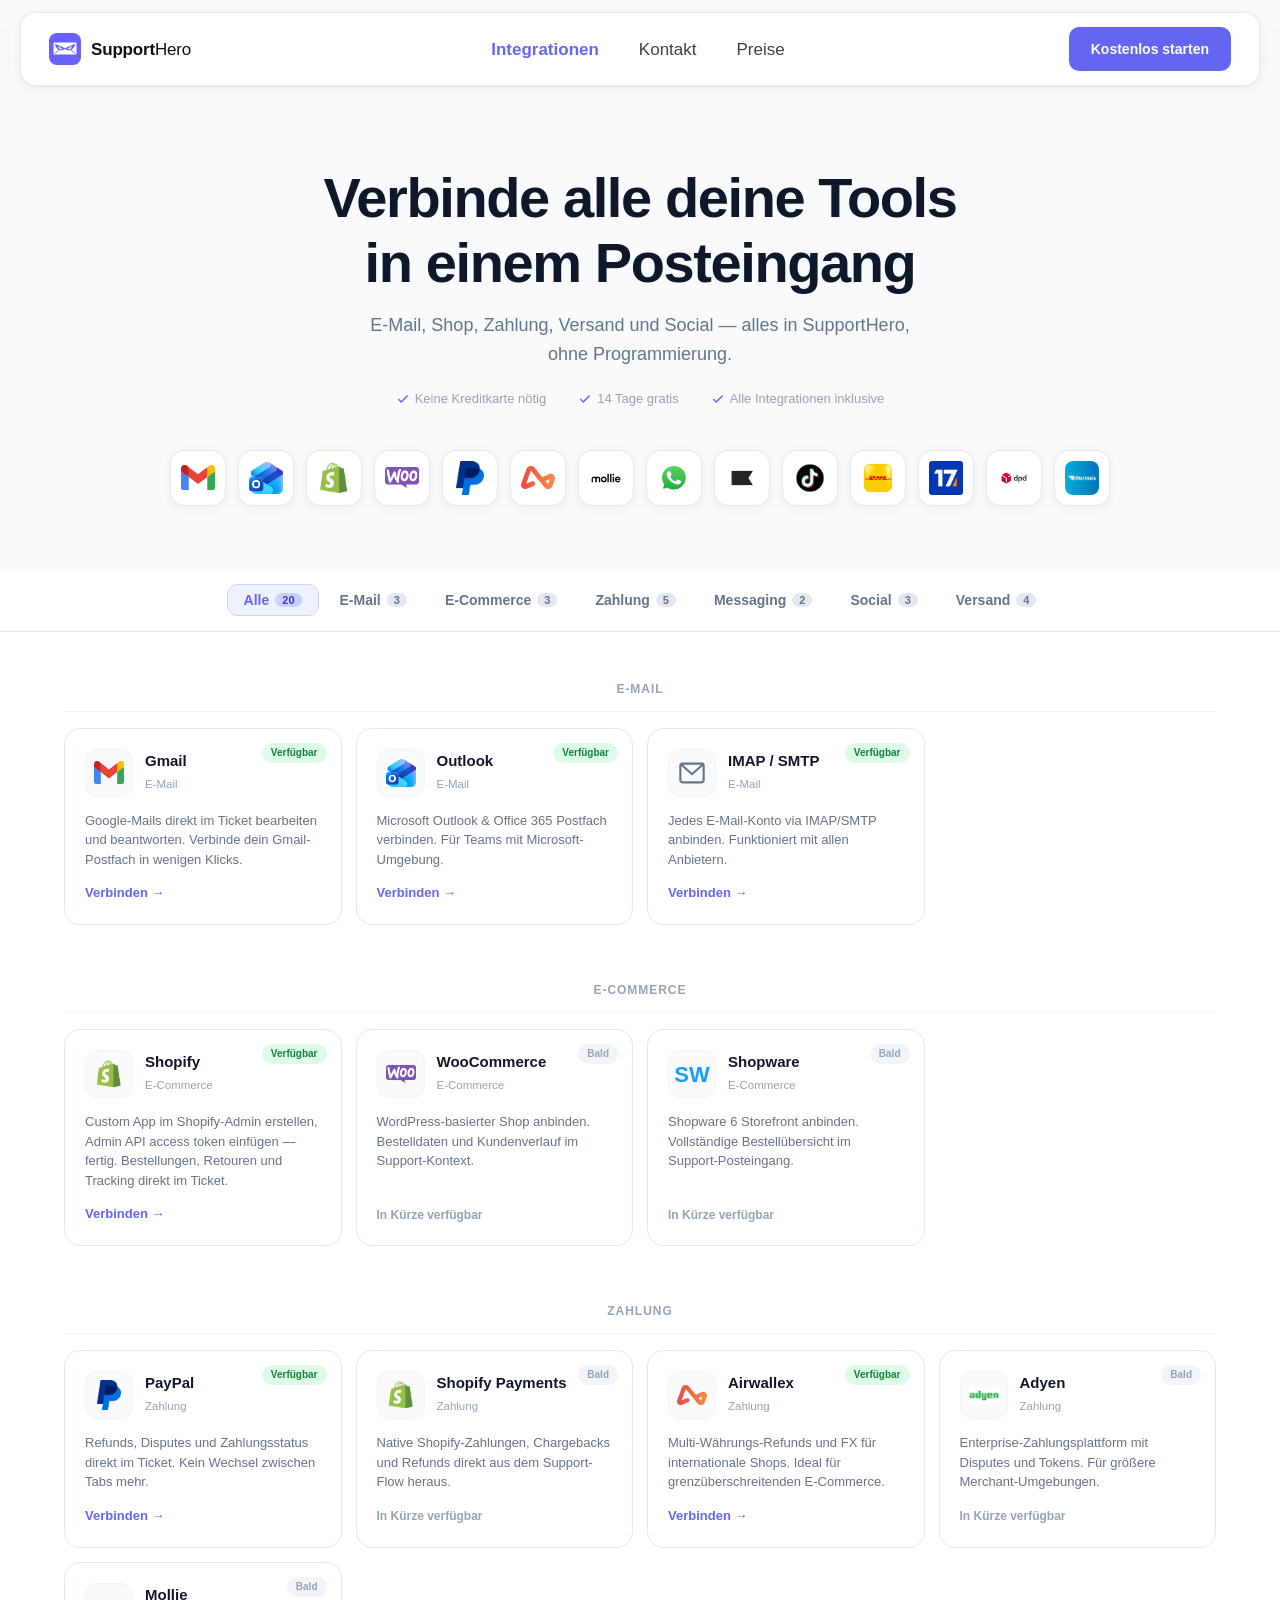
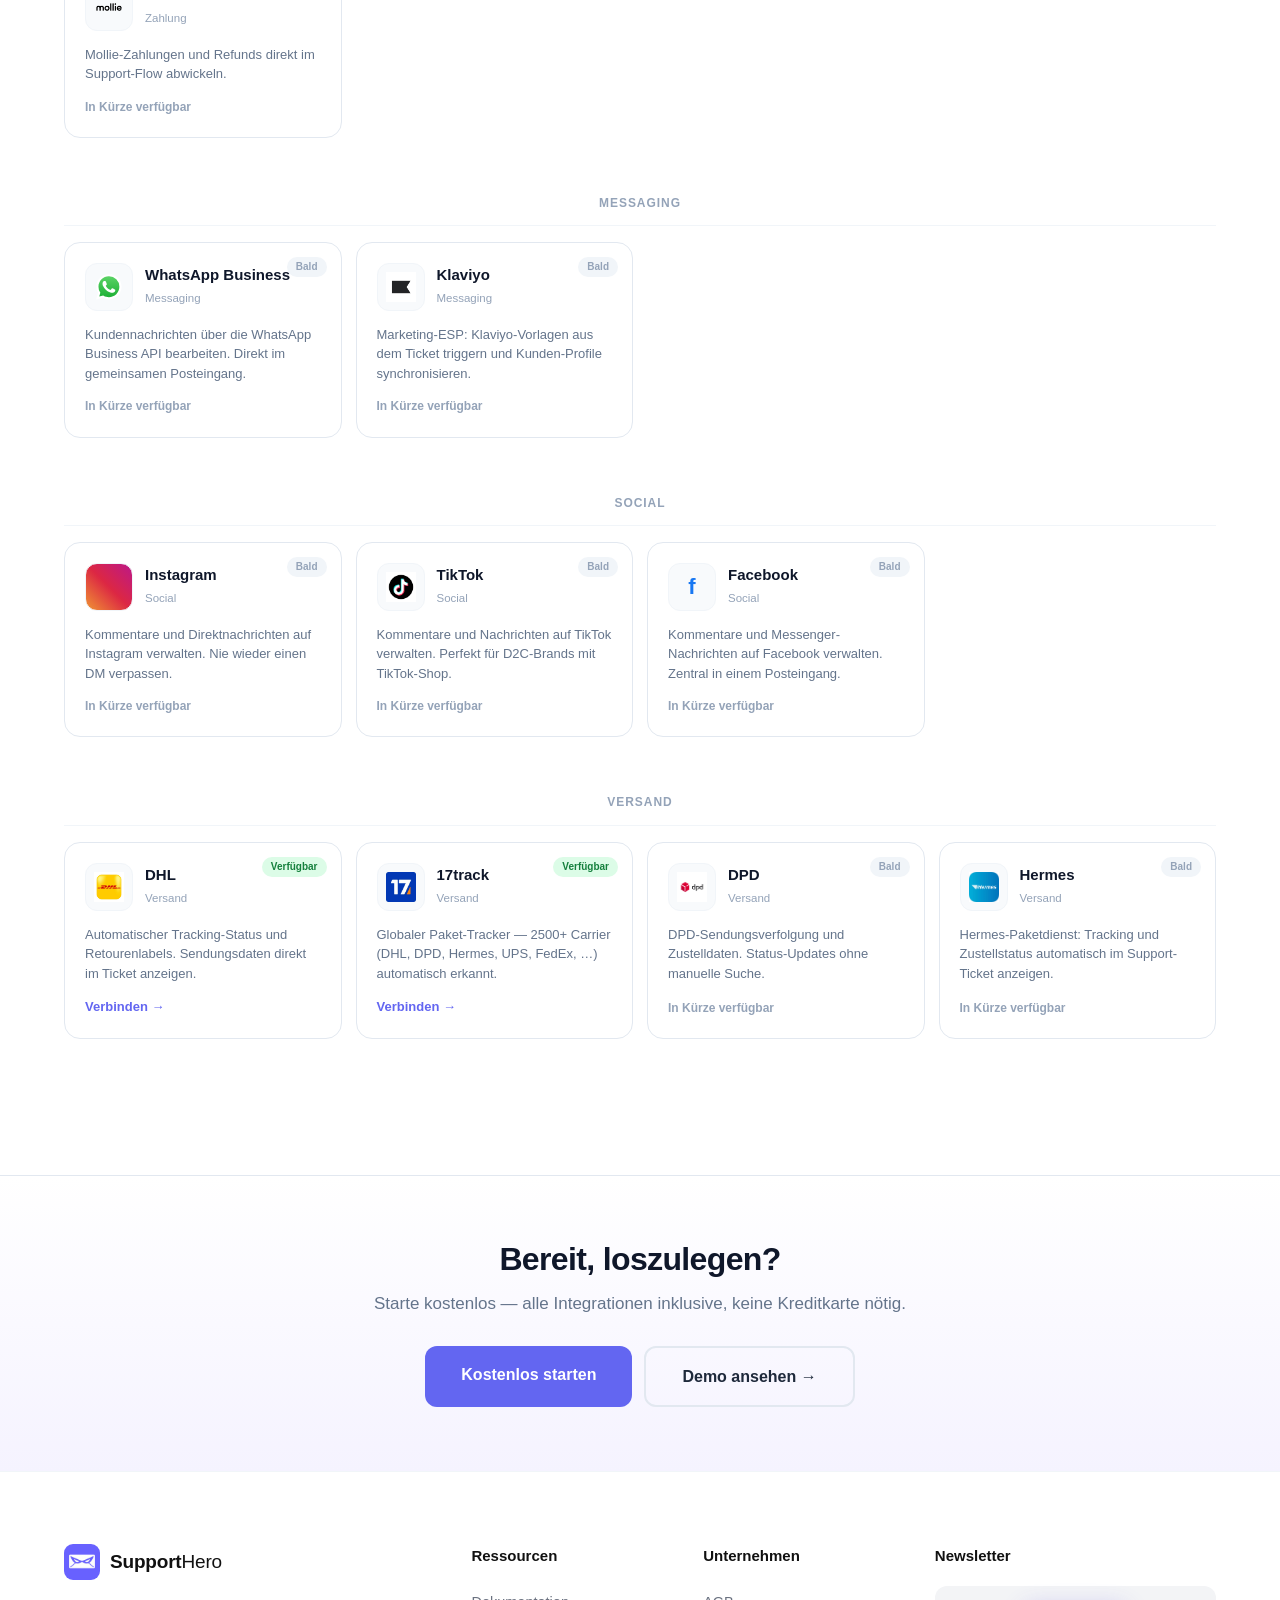
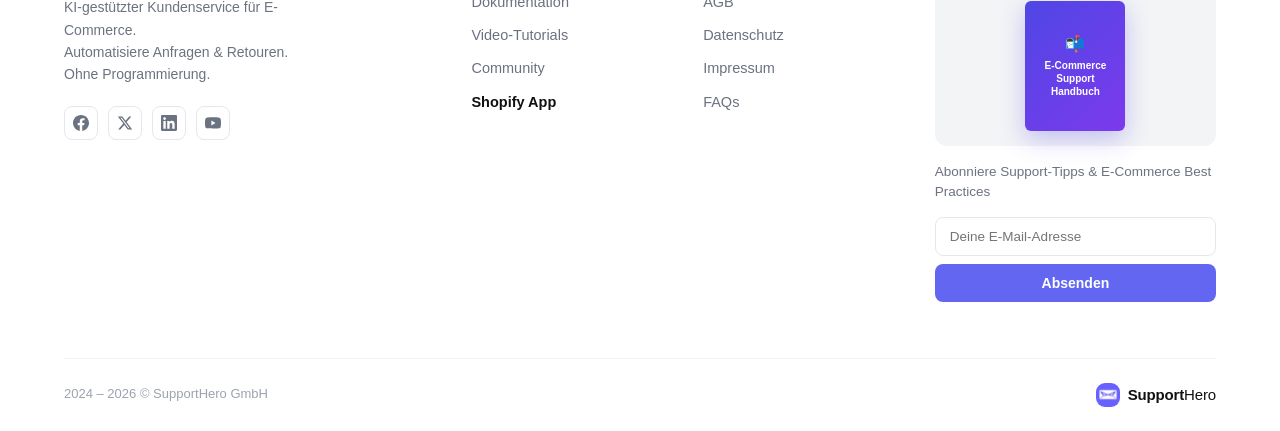
==== integrations.html @ 4ca57726 "Add integrations, kontakt, preise pages + update hero - integrations.html: 20 integrations with real" ====
<!DOCTYPE html>
<html lang="de">
<head>
  <meta charset="UTF-8" />
  <meta name="viewport" content="width=device-width, initial-scale=1.0" />
  <title>Integrationen — SupportHero</title>
  <link rel="stylesheet" href="styles.css" />
  <style>
    /* Page-specific overrides */
    html { background: #F8FAFC; }

    /* NAV on white page */
    .nav-wrapper {
      background: linear-gradient(180deg, #F8FAFC 0%, transparent 100%);
    }

    /* HERO */
    .int-hero {
      background: #F8FAFC;
      padding: 80px 24px 64px;
      text-align: center;
    }
    .int-hero-eyebrow {
      display: inline-flex;
      align-items: center;
      gap: 6px;
      background: #EEF2FF;
      color: #6366F1;
      font-size: 13px;
      font-weight: 700;
      border-radius: 100px;
      padding: 5px 14px;
      margin-bottom: 20px;
      text-transform: uppercase;
      letter-spacing: 0.06em;
    }
    .int-hero h1 {
      font-size: clamp(32px, 4.5vw, 56px);
      font-weight: 800;
      color: #0F172A;
      letter-spacing: -0.025em;
      margin-bottom: 16px;
      line-height: 1.15;
    }
    .int-hero p {
      font-size: 18px;
      color: #64748B;
      max-width: 560px;
      margin: 0 auto 20px;
      line-height: 1.6;
    }
    .int-hero-stats {
      display: flex;
      justify-content: center;
      gap: 32px;
      margin-top: 8px;
    }
    .int-hero-stat {
      font-size: 13px;
      color: #94A3B8;
      display: flex;
      align-items: center;
      gap: 5px;
    }
    .int-hero-stat svg { color: #6366F1; }

    /* LOGO STRIP */
    .int-logo-strip {
      display: flex;
      justify-content: center;
      align-items: center;
      gap: 12px;
      flex-wrap: wrap;
      margin-top: 40px;
    }
    .int-logo-strip-item {
      width: 56px;
      height: 56px;
      border-radius: 14px;
      background: #fff;
      border: 1px solid #E2E8F0;
      display: flex;
      align-items: center;
      justify-content: center;
      box-shadow: 0 2px 8px rgba(0,0,0,0.06);
      overflow: hidden;
      padding: 10px;
    }
    .int-logo-strip-item img {
      width: 100%;
      height: 100%;
      object-fit: contain;
    }

    /* CATALOG */
    .int-catalog {
      background: #fff;
      border-top: 1px solid #E2E8F0;
      padding: 0 0 80px;
    }

    /* STICKY FILTER BAR */
    .int-filter-bar {
      position: sticky;
      top: 70px;
      z-index: 50;
      background: rgba(255,255,255,0.95);
      backdrop-filter: blur(12px);
      border-bottom: 1px solid #F1F5F9;
      padding: 0 24px;
    }
    .int-filter-inner {
      max-width: 1200px;
      margin: 0 auto;
      display: flex;
      align-items: center;
      justify-content: center;
      gap: 4px;
      padding: 14px 0;
      overflow-x: auto;
      scrollbar-width: none;
    }
    .int-filter-inner::-webkit-scrollbar { display: none; }

    .ifilter {
      display: inline-flex;
      align-items: center;
      gap: 6px;
      white-space: nowrap;
      background: transparent;
      border: 1.5px solid transparent;
      border-radius: 10px;
      padding: 7px 16px;
      font-size: 14px;
      font-weight: 600;
      color: #64748B;
      cursor: pointer;
      transition: all 0.15s;
    }
    .ifilter:hover { background: #F1F5F9; color: #1E293B; }
    .ifilter.active {
      background: #EEF2FF;
      border-color: #C7D2FE;
      color: #6366F1;
    }
    .ifilter-count {
      background: #E2E8F0;
      color: #64748B;
      font-size: 11px;
      font-weight: 700;
      border-radius: 100px;
      padding: 1px 7px;
      transition: all 0.15s;
    }
    .ifilter.active .ifilter-count {
      background: #C7D2FE;
      color: #4338CA;
    }

    /* GRID */
    .int-catalog-inner {
      max-width: 1200px;
      margin: 0 auto;
      padding: 48px 24px 0;
    }

    .int-category-block { margin-bottom: 56px; }
    .int-cat-label {
      font-size: 12px;
      font-weight: 700;
      text-transform: uppercase;
      letter-spacing: 0.08em;
      color: #94A3B8;
      margin-bottom: 16px;
      padding-bottom: 12px;
      border-bottom: 1px solid #F1F5F9;
      text-align: center;
    }

    .int-cards {
      display: grid;
      grid-template-columns: repeat(auto-fill, minmax(260px, 1fr));
      justify-content: center;
      gap: 14px;
    }

    .icard {
      background: #fff;
      border: 1.5px solid #E2E8F0;
      border-radius: 16px;
      padding: 20px;
      display: flex;
      flex-direction: column;
      gap: 14px;
      position: relative;
      transition: border-color 0.2s, box-shadow 0.2s, transform 0.2s;
      cursor: default;
    }
    .icard:hover {
      border-color: #A5B4FC;
      box-shadow: 0 4px 20px rgba(99,102,241,0.1);
      transform: translateY(-2px);
    }

    .icard-top {
      display: flex;
      align-items: flex-start;
      gap: 12px;
    }
    .icard-logo {
      width: 48px;
      height: 48px;
      border-radius: 12px;
      border: 1px solid #F1F5F9;
      background: #F8FAFC;
      display: flex;
      align-items: center;
      justify-content: center;
      flex-shrink: 0;
      overflow: hidden;
      padding: 8px;
    }
    .icard-logo img {
      width: 100%;
      height: 100%;
      object-fit: contain;
    }

    .icard-meta { flex: 1; min-width: 0; }
    .icard-name {
      font-size: 15px;
      font-weight: 700;
      color: #0F172A;
      margin-bottom: 2px;
    }
    .icard-cat {
      font-size: 11.5px;
      color: #94A3B8;
      font-weight: 500;
    }

    .icard-badge {
      position: absolute;
      top: 14px;
      right: 14px;
      font-size: 10px;
      font-weight: 700;
      border-radius: 100px;
      padding: 2px 9px;
      background: #F1F5F9;
      color: #94A3B8;
    }
    .icard-badge.live {
      background: #DCFCE7;
      color: #15803D;
    }

    .icard-desc {
      font-size: 13px;
      color: #64748B;
      line-height: 1.5;
    }

    .icard-action {
      margin-top: auto;
      display: flex;
      align-items: center;
      gap: 8px;
    }
    .icard-btn {
      font-size: 13px;
      font-weight: 600;
      color: #6366F1;
      text-decoration: none;
      display: flex;
      align-items: center;
      gap: 4px;
      transition: gap 0.15s;
    }
    .icard-btn:hover { gap: 8px; }
    .icard-btn-soon {
      font-size: 12px;
      font-weight: 600;
      color: #94A3B8;
    }

    /* CTA */
    .int-bottom-cta {
      text-align: center;
      padding: 64px 24px;
      background: linear-gradient(180deg, #fff 0%, #F5F3FF 100%);
      border-top: 1px solid #E2E8F0;
    }
    .int-bottom-cta h2 {
      font-size: 32px;
      font-weight: 800;
      color: #0F172A;
      margin-bottom: 12px;
    }
    .int-bottom-cta p {
      font-size: 17px;
      color: #64748B;
      margin-bottom: 28px;
    }
    .int-bottom-cta-btns {
      display: flex;
      gap: 12px;
      justify-content: center;
    }

    /* Hidden cards */
    .icard.hidden { display: none; }
    .int-category-block.hidden { display: none; }

    @media (max-width: 1024px) { .int-cards { grid-template-columns: repeat(3, 1fr); } }
    @media (max-width: 768px) {
      .nav-links { display: none; }
      .int-cards { grid-template-columns: repeat(2, 1fr); }
      .int-hero-stats { gap: 16px; flex-wrap: wrap; }
      .int-bottom-cta-btns { flex-direction: column; align-items: center; }
    }
    @media (max-width: 480px) { .int-cards { grid-template-columns: 1fr; } }
  </style>
</head>
<body>

<!-- NAV -->
<header class="nav-wrapper">
  <nav class="nav-pill">
    <a href="index.html" class="nav-logo">
      <img src="supporthero.jpeg" alt="SupportHero" class="nav-logo-img" />
      <span class="nav-logo-text"><strong>Support</strong>Hero</span>
    </a>
    <ul class="nav-links">
      <li><a href="integrations.html" style="color:#6366F1;font-weight:700">Integrationen</a></li>
      <li><a href="kontakt.html">Kontakt</a></li>
      <li><a href="#">Preise</a></li>
    </ul>
    <div class="nav-cta">
      <a href="#" class="btn-primary nav-btn">Kostenlos starten</a>
    </div>
  </nav>
</header>

<!-- HERO -->
<section class="int-hero">
  <h1>Verbinde alle deine Tools<br>in einem Posteingang</h1>
  <p>E-Mail, Shop, Zahlung, Versand und Social — alles in SupportHero, ohne Programmierung.</p>
  <div class="int-hero-stats">
    <span class="int-hero-stat">
      <svg width="14" height="14" viewBox="0 0 24 24" fill="none" stroke="currentColor" stroke-width="2.5"><polyline points="20 6 9 17 4 12"/></svg>
      Keine Kreditkarte nötig
    </span>
    <span class="int-hero-stat">
      <svg width="14" height="14" viewBox="0 0 24 24" fill="none" stroke="currentColor" stroke-width="2.5"><polyline points="20 6 9 17 4 12"/></svg>
      14 Tage gratis
    </span>
    <span class="int-hero-stat">
      <svg width="14" height="14" viewBox="0 0 24 24" fill="none" stroke="currentColor" stroke-width="2.5"><polyline points="20 6 9 17 4 12"/></svg>
      Alle Integrationen inklusive
    </span>
  </div>

  <div class="int-logo-strip">
    <div class="int-logo-strip-item"><img src="logos/channels/gmail.svg" alt="Gmail" /></div>
    <div class="int-logo-strip-item"><img src="logos/outlook.jpeg" alt="Outlook" /></div>
    <div class="int-logo-strip-item"><img src="logos/shopify.png" alt="Shopify" /></div>
    <div class="int-logo-strip-item"><img src="logos/woocommerce.png" alt="WooCommerce" /></div>
    <div class="int-logo-strip-item"><img src="logos/paypal.png" alt="PayPal" /></div>
    <div class="int-logo-strip-item"><img src="logos/airwallex.png" alt="Airwallex" /></div>
    <div class="int-logo-strip-item"><img src="logos/mollie.png" alt="Mollie" /></div>
    <div class="int-logo-strip-item"><img src="logos/channels/whatsapp.svg" alt="WhatsApp" /></div>
    <div class="int-logo-strip-item"><img src="logos/integrations/klaviyo.png" alt="Klaviyo" /></div>
    <div class="int-logo-strip-item"><img src="logos/tiktok.png" alt="TikTok" /></div>
    <div class="int-logo-strip-item"><img src="logos/dhl.png" alt="DHL" /></div>
    <div class="int-logo-strip-item"><img src="logos/17track.jpeg" alt="17track" /></div>
    <div class="int-logo-strip-item"><img src="logos/dpd.png" alt="DPD" /></div>
    <div class="int-logo-strip-item"><img src="logos/hermes.png" alt="Hermes" /></div>
  </div>
</section>

<!-- FILTER BAR -->
<div class="int-filter-bar">
  <div class="int-filter-inner" id="intFilters">
    <button class="ifilter active" data-cat="all">Alle <span class="ifilter-count">20</span></button>
    <button class="ifilter" data-cat="E-Mail">E-Mail <span class="ifilter-count">3</span></button>
    <button class="ifilter" data-cat="E-Commerce">E-Commerce <span class="ifilter-count">3</span></button>
    <button class="ifilter" data-cat="Zahlung">Zahlung <span class="ifilter-count">5</span></button>
    <button class="ifilter" data-cat="Messaging">Messaging <span class="ifilter-count">2</span></button>
    <button class="ifilter" data-cat="Social">Social <span class="ifilter-count">3</span></button>
    <button class="ifilter" data-cat="Versand">Versand <span class="ifilter-count">4</span></button>
  </div>
</div>

<!-- CATALOG -->
<main class="int-catalog">
  <div class="int-catalog-inner" id="intCatalog">

    <!-- E-MAIL -->
    <div class="int-category-block" data-block="E-Mail">
      <div class="int-cat-label">E-Mail</div>
      <div class="int-cards">

        <div class="icard" data-cat="E-Mail">
          <div class="icard-top">
            <div class="icard-logo"><img src="logos/channels/gmail.svg" alt="Gmail" /></div>
            <div class="icard-meta">
              <div class="icard-name">Gmail</div>
              <div class="icard-cat">E-Mail</div>
            </div>
          </div>
          <span class="icard-badge live">Verfügbar</span>
          <div class="icard-desc">Google-Mails direkt im Ticket bearbeiten und beantworten. Verbinde dein Gmail-Postfach in wenigen Klicks.</div>
          <div class="icard-action"><a href="#" class="icard-btn">Verbinden →</a></div>
        </div>

        <div class="icard" data-cat="E-Mail">
          <div class="icard-top">
            <div class="icard-logo"><img src="logos/outlook.jpeg" alt="Outlook" /></div>
            <div class="icard-meta">
              <div class="icard-name">Outlook</div>
              <div class="icard-cat">E-Mail</div>
            </div>
          </div>
          <span class="icard-badge live">Verfügbar</span>
          <div class="icard-desc">Microsoft Outlook & Office 365 Postfach verbinden. Für Teams mit Microsoft-Umgebung.</div>
          <div class="icard-action"><a href="#" class="icard-btn">Verbinden →</a></div>
        </div>

        <div class="icard" data-cat="E-Mail">
          <div class="icard-top">
            <div class="icard-logo">
              <svg width="28" height="28" viewBox="0 0 24 24" fill="none" stroke="#64748B" stroke-width="1.8"><rect x="2" y="4" width="20" height="16" rx="2"/><polyline points="2,4 12,13 22,4"/></svg>
            </div>
            <div class="icard-meta">
              <div class="icard-name">IMAP / SMTP</div>
              <div class="icard-cat">E-Mail</div>
            </div>
          </div>
          <span class="icard-badge live">Verfügbar</span>
          <div class="icard-desc">Jedes E-Mail-Konto via IMAP/SMTP anbinden. Funktioniert mit allen Anbietern.</div>
          <div class="icard-action"><a href="#" class="icard-btn">Verbinden →</a></div>
        </div>

      </div>
    </div>

    <!-- E-COMMERCE -->
    <div class="int-category-block" data-block="E-Commerce">
      <div class="int-cat-label">E-Commerce</div>
      <div class="int-cards">

        <div class="icard" data-cat="E-Commerce">
          <div class="icard-top">
            <div class="icard-logo"><img src="logos/shopify.png" alt="Shopify" /></div>
            <div class="icard-meta">
              <div class="icard-name">Shopify</div>
              <div class="icard-cat">E-Commerce</div>
            </div>
          </div>
          <span class="icard-badge live">Verfügbar</span>
          <div class="icard-desc">Custom App im Shopify-Admin erstellen, Admin API access token einfügen — fertig. Bestellungen, Retouren und Tracking direkt im Ticket.</div>
          <div class="icard-action"><a href="#" class="icard-btn">Verbinden →</a></div>
        </div>

        <div class="icard" data-cat="E-Commerce">
          <div class="icard-top">
            <div class="icard-logo"><img src="logos/woocommerce.png" alt="WooCommerce" /></div>
            <div class="icard-meta">
              <div class="icard-name">WooCommerce</div>
              <div class="icard-cat">E-Commerce</div>
            </div>
          </div>
          <span class="icard-badge">Bald</span>
          <div class="icard-desc">WordPress-basierter Shop anbinden. Bestelldaten und Kundenverlauf im Support-Kontext.</div>
          <div class="icard-action"><span class="icard-btn-soon">In Kürze verfügbar</span></div>
        </div>

        <div class="icard" data-cat="E-Commerce">
          <div class="icard-top">
            <div class="icard-logo"><img src="https://cdn.worldvectorlogo.com/logos/shopware-2.svg" alt="Shopware" onerror="this.style.display='none';this.parentNode.innerHTML='<span style=font-size:22px;font-weight:800;color:#189EFF>SW</span>'" /></div>
            <div class="icard-meta">
              <div class="icard-name">Shopware</div>
              <div class="icard-cat">E-Commerce</div>
            </div>
          </div>
          <span class="icard-badge">Bald</span>
          <div class="icard-desc">Shopware 6 Storefront anbinden. Vollständige Bestellübersicht im Support-Posteingang.</div>
          <div class="icard-action"><span class="icard-btn-soon">In Kürze verfügbar</span></div>
        </div>

      </div>
    </div>

    <!-- ZAHLUNG -->
    <div class="int-category-block" data-block="Zahlung">
      <div class="int-cat-label">Zahlung</div>
      <div class="int-cards">

        <div class="icard" data-cat="Zahlung">
          <div class="icard-top">
            <div class="icard-logo"><img src="logos/paypal.png" alt="PayPal" /></div>
            <div class="icard-meta">
              <div class="icard-name">PayPal</div>
              <div class="icard-cat">Zahlung</div>
            </div>
          </div>
          <span class="icard-badge live">Verfügbar</span>
          <div class="icard-desc">Refunds, Disputes und Zahlungsstatus direkt im Ticket. Kein Wechsel zwischen Tabs mehr.</div>
          <div class="icard-action"><a href="#" class="icard-btn">Verbinden →</a></div>
        </div>

        <div class="icard" data-cat="Zahlung">
          <div class="icard-top">
            <div class="icard-logo"><img src="logos/shopify.png" alt="Shopify Payments" /></div>
            <div class="icard-meta">
              <div class="icard-name">Shopify Payments</div>
              <div class="icard-cat">Zahlung</div>
            </div>
          </div>
          <span class="icard-badge">Bald</span>
          <div class="icard-desc">Native Shopify-Zahlungen, Chargebacks und Refunds direkt aus dem Support-Flow heraus.</div>
          <div class="icard-action"><span class="icard-btn-soon">In Kürze verfügbar</span></div>
        </div>

        <div class="icard" data-cat="Zahlung">
          <div class="icard-top">
            <div class="icard-logo"><img src="logos/airwallex.png" alt="Airwallex" /></div>
            <div class="icard-meta">
              <div class="icard-name">Airwallex</div>
              <div class="icard-cat">Zahlung</div>
            </div>
          </div>
          <span class="icard-badge live">Verfügbar</span>
          <div class="icard-desc">Multi-Währungs-Refunds und FX für internationale Shops. Ideal für grenzüberschreitenden E-Commerce.</div>
          <div class="icard-action"><a href="#" class="icard-btn">Verbinden →</a></div>
        </div>

        <div class="icard" data-cat="Zahlung">
          <div class="icard-top">
            <div class="icard-logo"><img src="logos/adyen.webp" alt="Adyen" /></div>
            <div class="icard-meta">
              <div class="icard-name">Adyen</div>
              <div class="icard-cat">Zahlung</div>
            </div>
          </div>
          <span class="icard-badge">Bald</span>
          <div class="icard-desc">Enterprise-Zahlungsplattform mit Disputes und Tokens. Für größere Merchant-Umgebungen.</div>
          <div class="icard-action"><span class="icard-btn-soon">In Kürze verfügbar</span></div>
        </div>

        <div class="icard" data-cat="Zahlung">
          <div class="icard-top">
            <div class="icard-logo"><img src="logos/mollie.png" alt="Mollie" /></div>
            <div class="icard-meta">
              <div class="icard-name">Mollie</div>
              <div class="icard-cat">Zahlung</div>
            </div>
          </div>
          <span class="icard-badge">Bald</span>
          <div class="icard-desc">Mollie-Zahlungen und Refunds direkt im Support-Flow abwickeln.</div>
          <div class="icard-action"><span class="icard-btn-soon">In Kürze verfügbar</span></div>
        </div>

      </div>
    </div>

    <!-- MESSAGING -->
    <div class="int-category-block" data-block="Messaging">
      <div class="int-cat-label">Messaging</div>
      <div class="int-cards">

        <div class="icard" data-cat="Messaging">
          <div class="icard-top">
            <div class="icard-logo"><img src="logos/channels/whatsapp.svg" alt="WhatsApp Business" /></div>
            <div class="icard-meta">
              <div class="icard-name">WhatsApp Business</div>
              <div class="icard-cat">Messaging</div>
            </div>
          </div>
          <span class="icard-badge">Bald</span>
          <div class="icard-desc">Kundennachrichten über die WhatsApp Business API bearbeiten. Direkt im gemeinsamen Posteingang.</div>
          <div class="icard-action"><span class="icard-btn-soon">In Kürze verfügbar</span></div>
        </div>

        <div class="icard" data-cat="Messaging">
          <div class="icard-top">
            <div class="icard-logo"><img src="logos/integrations/klaviyo.png" alt="Klaviyo" /></div>
            <div class="icard-meta">
              <div class="icard-name">Klaviyo</div>
              <div class="icard-cat">Messaging</div>
            </div>
          </div>
          <span class="icard-badge">Bald</span>
          <div class="icard-desc">Marketing-ESP: Klaviyo-Vorlagen aus dem Ticket triggern und Kunden-Profile synchronisieren.</div>
          <div class="icard-action"><span class="icard-btn-soon">In Kürze verfügbar</span></div>
        </div>

      </div>
    </div>

    <!-- SOCIAL -->
    <div class="int-category-block" data-block="Social">
      <div class="int-cat-label">Social</div>
      <div class="int-cards">

        <div class="icard" data-cat="Social">
          <div class="icard-top">
            <div class="icard-logo"><img src="https://upload.wikimedia.org/wikipedia/commons/e/e7/Instagram_logo_2016.svg" alt="Instagram" onerror="this.style.display='none';this.parentNode.style.background='linear-gradient(45deg,#f09433,#dc2743,#bc1888)'" /></div>
            <div class="icard-meta">
              <div class="icard-name">Instagram</div>
              <div class="icard-cat">Social</div>
            </div>
          </div>
          <span class="icard-badge">Bald</span>
          <div class="icard-desc">Kommentare und Direktnachrichten auf Instagram verwalten. Nie wieder einen DM verpassen.</div>
          <div class="icard-action"><span class="icard-btn-soon">In Kürze verfügbar</span></div>
        </div>

        <div class="icard" data-cat="Social">
          <div class="icard-top">
            <div class="icard-logo"><img src="logos/tiktok.png" alt="TikTok" /></div>
            <div class="icard-meta">
              <div class="icard-name">TikTok</div>
              <div class="icard-cat">Social</div>
            </div>
          </div>
          <span class="icard-badge">Bald</span>
          <div class="icard-desc">Kommentare und Nachrichten auf TikTok verwalten. Perfekt für D2C-Brands mit TikTok-Shop.</div>
          <div class="icard-action"><span class="icard-btn-soon">In Kürze verfügbar</span></div>
        </div>

        <div class="icard" data-cat="Social">
          <div class="icard-top">
            <div class="icard-logo"><img src="https://upload.wikimedia.org/wikipedia/commons/5/51/Facebook_f_logo_%282019%29.svg" alt="Facebook" onerror="this.style.display='none';this.parentNode.innerHTML='<span style=font-size:22px;font-weight:800;color:#1877F2>f</span>'" /></div>
            <div class="icard-meta">
              <div class="icard-name">Facebook</div>
              <div class="icard-cat">Social</div>
            </div>
          </div>
          <span class="icard-badge">Bald</span>
          <div class="icard-desc">Kommentare und Messenger-Nachrichten auf Facebook verwalten. Zentral in einem Posteingang.</div>
          <div class="icard-action"><span class="icard-btn-soon">In Kürze verfügbar</span></div>
        </div>

      </div>
    </div>

    <!-- VERSAND -->
    <div class="int-category-block" data-block="Versand">
      <div class="int-cat-label">Versand</div>
      <div class="int-cards">

        <div class="icard" data-cat="Versand">
          <div class="icard-top">
            <div class="icard-logo"><img src="logos/dhl.png" alt="DHL" /></div>
            <div class="icard-meta">
              <div class="icard-name">DHL</div>
              <div class="icard-cat">Versand</div>
            </div>
          </div>
          <span class="icard-badge live">Verfügbar</span>
          <div class="icard-desc">Automatischer Tracking-Status und Retourenlabels. Sendungsdaten direkt im Ticket anzeigen.</div>
          <div class="icard-action"><a href="#" class="icard-btn">Verbinden →</a></div>
        </div>

        <div class="icard" data-cat="Versand">
          <div class="icard-top">
            <div class="icard-logo"><img src="logos/17track.jpeg" alt="17track" /></div>
            <div class="icard-meta">
              <div class="icard-name">17track</div>
              <div class="icard-cat">Versand</div>
            </div>
          </div>
          <span class="icard-badge live">Verfügbar</span>
          <div class="icard-desc">Globaler Paket-Tracker — 2500+ Carrier (DHL, DPD, Hermes, UPS, FedEx, …) automatisch erkannt.</div>
          <div class="icard-action"><a href="#" class="icard-btn">Verbinden →</a></div>
        </div>

        <div class="icard" data-cat="Versand">
          <div class="icard-top">
            <div class="icard-logo"><img src="logos/dpd.png" alt="DPD" /></div>
            <div class="icard-meta">
              <div class="icard-name">DPD</div>
              <div class="icard-cat">Versand</div>
            </div>
          </div>
          <span class="icard-badge">Bald</span>
          <div class="icard-desc">DPD-Sendungsverfolgung und Zustelldaten. Status-Updates ohne manuelle Suche.</div>
          <div class="icard-action"><span class="icard-btn-soon">In Kürze verfügbar</span></div>
        </div>

        <div class="icard" data-cat="Versand">
          <div class="icard-top">
            <div class="icard-logo"><img src="logos/hermes.png" alt="Hermes" /></div>
            <div class="icard-meta">
              <div class="icard-name">Hermes</div>
              <div class="icard-cat">Versand</div>
            </div>
          </div>
          <span class="icard-badge">Bald</span>
          <div class="icard-desc">Hermes-Paketdienst: Tracking und Zustellstatus automatisch im Support-Ticket anzeigen.</div>
          <div class="icard-action"><span class="icard-btn-soon">In Kürze verfügbar</span></div>
        </div>

      </div>
    </div>

  </div>
</main>

<!-- BOTTOM CTA -->
<section class="int-bottom-cta">
  <h2>Bereit, loszulegen?</h2>
  <p>Starte kostenlos — alle Integrationen inklusive, keine Kreditkarte nötig.</p>
  <div class="int-bottom-cta-btns">
    <a href="#" class="btn-primary btn-lg">Kostenlos starten</a>
    <a href="#" class="btn-outline btn-lg">Demo ansehen →</a>
  </div>
</section>

<!-- FOOTER -->
<footer class="footer">
  <div class="container">
    <div class="footer-grid">
      <div class="footer-brand">
        <a href="index.html" class="footer-logo">
          <img src="supporthero.jpeg" alt="SupportHero" class="footer-logo-img" />
          <span class="footer-logo-text"><strong>Support</strong>Hero</span>
        </a>
        <p class="footer-tagline">KI-gestützter Kundenservice für E-Commerce.<br>Automatisiere Anfragen &amp; Retouren.<br>Ohne Programmierung.</p>
        <div class="footer-social">
          <a href="#" class="footer-social-icon" title="Facebook">
            <svg width="16" height="16" viewBox="0 0 24 24" fill="currentColor"><path d="M24 12.073c0-6.627-5.373-12-12-12s-12 5.373-12 12c0 5.99 4.388 10.954 10.125 11.854v-8.385H7.078v-3.47h3.047V9.43c0-3.007 1.792-4.669 4.533-4.669 1.312 0 2.686.235 2.686.235v2.953H15.83c-1.491 0-1.956.925-1.956 1.874v2.25h3.328l-.532 3.47h-2.796v8.385C19.612 23.027 24 18.062 24 12.073z"/></svg>
          </a>
          <a href="#" class="footer-social-icon" title="X / Twitter">
            <svg width="16" height="16" viewBox="0 0 24 24" fill="currentColor"><path d="M18.244 2.25h3.308l-7.227 8.26 8.502 11.24H16.17l-5.214-6.817L4.99 21.75H1.68l7.73-8.835L1.254 2.25H8.08l4.713 6.231zm-1.161 17.52h1.833L7.084 4.126H5.117z"/></svg>
          </a>
          <a href="#" class="footer-social-icon" title="LinkedIn">
            <svg width="16" height="16" viewBox="0 0 24 24" fill="currentColor"><path d="M20.447 20.452h-3.554v-5.569c0-1.328-.027-3.037-1.852-3.037-1.853 0-2.136 1.445-2.136 2.939v5.667H9.351V9h3.414v1.561h.046c.477-.9 1.637-1.85 3.37-1.85 3.601 0 4.267 2.37 4.267 5.455v6.286zM5.337 7.433a2.062 2.062 0 0 1-2.063-2.065 2.064 2.064 0 1 1 2.063 2.065zm1.782 13.019H3.555V9h3.564v11.452zM22.225 0H1.771C.792 0 0 .774 0 1.729v20.542C0 23.227.792 24 1.771 24h20.451C23.2 24 24 23.227 24 22.271V1.729C24 .774 23.2 0 22.222 0h.003z"/></svg>
          </a>
          <a href="#" class="footer-social-icon" title="YouTube">
            <svg width="16" height="16" viewBox="0 0 24 24" fill="currentColor"><path d="M23.498 6.186a3.016 3.016 0 0 0-2.122-2.136C19.505 3.545 12 3.545 12 3.545s-7.505 0-9.377.505A3.017 3.017 0 0 0 .502 6.186C0 8.07 0 12 0 12s0 3.93.502 5.814a3.016 3.016 0 0 0 2.122 2.136c1.871.505 9.376.505 9.376.505s7.505 0 9.377-.505a3.015 3.015 0 0 0 2.122-2.136C24 15.93 24 12 24 12s0-3.93-.502-5.814zM9.545 15.568V8.432L15.818 12l-6.273 3.568z"/></svg>
          </a>
        </div>
      </div>
      <div class="footer-col">
        <div class="footer-col-title">Ressourcen</div>
        <a href="#">Dokumentation</a>
        <a href="#">Video-Tutorials</a>
        <a href="#">Community</a>
        <a href="#" class="footer-link-bold">Shopify App</a>
      </div>
      <div class="footer-col">
        <div class="footer-col-title">Unternehmen</div>
        <a href="#">AGB</a>
        <a href="#">Datenschutz</a>
        <a href="#">Impressum</a>
        <a href="#">FAQs</a>
      </div>
      <div class="footer-col footer-newsletter-col">
        <div class="footer-col-title">Newsletter</div>
        <div class="footer-newsletter-img">
          <div class="footer-guide-card">
            <div class="footer-guide-cover">
              <div style="font-size:10px;font-weight:700;color:#fff;text-align:center;line-height:1.3">
                <div style="font-size:16px;margin-bottom:4px">📬</div>
                <div>E-Commerce</div>
                <div>Support</div>
                <div>Handbuch</div>
              </div>
            </div>
          </div>
        </div>
        <p class="footer-newsletter-label">Abonniere Support-Tipps &amp; E-Commerce Best Practices</p>
        <div class="footer-newsletter-form">
          <input type="email" placeholder="Deine E-Mail-Adresse" />
          <button class="footer-submit-btn">Absenden</button>
        </div>
      </div>
    </div>
    <div class="footer-bottom">
      <span class="footer-copy">2024 – 2026 © SupportHero GmbH</span>
      <a href="index.html" class="footer-bottom-logo">
        <img src="supporthero.jpeg" alt="SupportHero" class="footer-logo-img" style="width:24px;height:24px" />
        <span class="footer-logo-text" style="font-size:15px"><strong>Support</strong>Hero</span>
      </a>
    </div>
  </div>
</footer>

<script>
  // Category filter
  const filters = document.querySelectorAll('.ifilter');
  const blocks = document.querySelectorAll('.int-category-block');
  const cards = document.querySelectorAll('.icard');

  filters.forEach(btn => {
    btn.addEventListener('click', () => {
      filters.forEach(b => b.classList.remove('active'));
      btn.classList.add('active');
      const cat = btn.dataset.cat;

      if (cat === 'all') {
        blocks.forEach(b => b.classList.remove('hidden'));
        cards.forEach(c => c.classList.remove('hidden'));
      } else {
        blocks.forEach(block => {
          const match = block.dataset.block === cat;
          block.classList.toggle('hidden', !match);
        });
      }
    });
  });
</script>

</body>
</html>
---- styles.css ----
/* ============================================================
   SUPPORTHERO MARKETING — GemPages-Style
   ============================================================ */

*, *::before, *::after { box-sizing: border-box; margin: 0; padding: 0; }

:root {
  --accent: #6366F1;
  --accent-dark: #4F46E5;
  --accent-light: #EEF2FF;
  --dark: #0F172A;
  --text: #1E293B;
  --muted: #64748B;
  --border: #E2E8F0;
  --bg-light: #F8FAFC;
  --bg-gray: #F1F5F9;
  --white: #FFFFFF;
  --green: #10B981;
  --red: #EF4444;
  --yellow: #F59E0B;
  --radius: 16px;
  --shadow: 0 4px 24px rgba(0,0,0,0.08);
  --shadow-lg: 0 8px 40px rgba(0,0,0,0.12);
}

html {
  scroll-behavior: smooth;
  background: #EDE9FE;
}

body {
  font-family: -apple-system, BlinkMacSystemFont, 'Inter', 'Segoe UI', sans-serif;
  color: var(--text);
  background: transparent;
  line-height: 1.6;
  font-size: 16px;
  overflow-x: hidden;
}

/* ---- TYPOGRAPHY ---- */
h1, h2, h3 { line-height: 1.2; font-weight: 800; letter-spacing: -0.02em; }
h1 { font-size: clamp(36px, 5vw, 64px); }
h2 { font-size: clamp(28px, 3.5vw, 48px); }
h3 { font-size: 20px; font-weight: 700; }
p { color: var(--muted); }
a { text-decoration: none; color: inherit; }

.accent { color: var(--accent); }
.container { max-width: 1200px; margin: 0 auto; padding: 0 24px; }

/* ---- BUTTONS ---- */
.btn-primary {
  background: var(--accent);
  color: #fff;
  padding: 14px 28px;
  border-radius: 10px;
  font-weight: 700;
  font-size: 15px;
  border: none;
  cursor: pointer;
  transition: background 0.2s, transform 0.15s;
  display: inline-block;
  white-space: nowrap;
}
.btn-primary:hover { background: var(--accent-dark); transform: translateY(-1px); }
.btn-primary.btn-lg { padding: 16px 36px; font-size: 16px; border-radius: 12px; }

.btn-outline {
  background: transparent;
  color: var(--text);
  padding: 14px 28px;
  border-radius: 10px;
  font-weight: 700;
  font-size: 15px;
  border: 2px solid var(--border);
  cursor: pointer;
  transition: border-color 0.2s, transform 0.15s;
  display: inline-block;
}
.btn-outline:hover { border-color: var(--accent); color: var(--accent); transform: translateY(-1px); }
.btn-outline.btn-lg { padding: 16px 36px; font-size: 16px; border-radius: 12px; }

.btn-ghost {
  color: var(--text);
  font-weight: 600;
  font-size: 15px;
  padding: 10px 18px;
  border-radius: 8px;
  transition: background 0.15s;
}
.btn-ghost:hover { background: var(--bg-gray); }

.link-explore { color: var(--accent); font-weight: 600; font-size: 14px; }
.link-explore:hover { text-decoration: underline; }

/* ---- NAV ---- */
.nav-wrapper {
  position: sticky;
  top: 0;
  z-index: 100;
  padding: 12px 20px 0;
  background: linear-gradient(180deg, #EDE9FE 0%, transparent 100%);
}

.nav-pill {
  max-width: 1240px;
  margin: 0 auto;
  background: #fff;
  border: 1px solid rgba(0,0,0,0.08);
  border-radius: 16px;
  padding: 14px 28px;
  display: flex;
  align-items: center;
  gap: 0;
  box-shadow: 0 2px 12px rgba(0,0,0,0.06), 0 1px 3px rgba(0,0,0,0.04);
}

.nav-logo {
  display: flex;
  align-items: center;
  gap: 10px;
  text-decoration: none;
  flex-shrink: 0;
  margin-right: 40px;
}

.nav-logo-img {
  width: 32px;
  height: 32px;
  border-radius: 8px;
  object-fit: cover;
}

.nav-logo-text {
  font-size: 17px;
  color: #111;
  letter-spacing: -0.01em;
}

.nav-logo-text strong {
  font-weight: 800;
}

/* keep old logo-icon for footer */
.logo-icon {
  width: 28px;
  height: 28px;
  background: var(--accent);
  border-radius: 7px;
  display: inline-flex;
  align-items: center;
  justify-content: center;
  color: #fff;
  font-size: 14px;
  flex-shrink: 0;
}

.nav-links {
  display: flex;
  list-style: none;
  gap: 0;
  flex: 1;
  justify-content: center;
}

.nav-links a {
  color: #374151;
  font-size: 17px;
  font-weight: 500;
  padding: 8px 20px;
  border-radius: 8px;
  transition: color 0.15s, background 0.15s;
  display: flex;
  align-items: center;
  gap: 3px;
  white-space: nowrap;
}
.nav-links a:hover { color: #111; background: #F3F4F6; }

.nav-arrow {
  font-size: 10px;
  color: #9CA3AF;
  margin-top: 1px;
}

.nav-cta {
  display: flex;
  align-items: center;
  flex-shrink: 0;
  margin-left: 24px;
}

.nav-btn {
  padding: 11px 22px;
  font-size: 14px;
  border-radius: 10px;
  background: var(--accent);
  color: #fff;
  font-weight: 700;
  transition: background 0.2s, transform 0.15s;
}
.nav-btn:hover { background: var(--accent-dark); transform: translateY(-1px); }

/* ---- HERO ---- */
.hero {
  background: linear-gradient(180deg, #EDE9FE 0%, #E8E4FB 20%, #EEF2FF 50%, #F5F3FF 70%, #FAFAFA 100%);
  padding: 48px 24px 0;
  text-align: center;
  overflow: hidden;
}

.hero-inner { max-width: 900px; margin: 0 auto; }

.hero-badge {
  display: inline-flex;
  align-items: center;
  gap: 8px;
  background: rgba(99,102,241,0.1);
  color: var(--accent);
  border: 1px solid rgba(99,102,241,0.2);
  border-radius: 100px;
  padding: 8px 20px;
  font-size: 14px;
  font-weight: 600;
  margin-bottom: 32px;
}

.hero-title {
  color: var(--text);
  margin-bottom: 24px;
}

.hero-sub {
  font-size: 18px;
  color: var(--muted);
  max-width: 600px;
  margin: 0 auto 36px;
}

.hero-buttons {
  display: flex;
  align-items: center;
  justify-content: center;
  gap: 16px;
  flex-wrap: wrap;
  margin-bottom: 16px;
}

.hero-hint {
  font-size: 13px;
  color: var(--muted);
  margin-bottom: 60px;
}

/* HERO MOCKUP */
.hero-mockup {
  max-width: 800px;
  margin: 0 auto;
  background: #1E293B;
  border-radius: 16px 16px 0 0;
  overflow: hidden;
  box-shadow: 0 -4px 60px rgba(99,102,241,0.15), 0 24px 60px rgba(0,0,0,0.2);
}

.mockup-bar {
  background: #0F172A;
  padding: 10px 16px;
  display: flex;
  align-items: center;
  gap: 6px;
}
.mockup-url {
  font-size: 11px;
  color: #64748B;
  margin: 0 auto;
}

.dot { width: 10px; height: 10px; border-radius: 50%; display: inline-block; flex-shrink: 0; }
.dot.red { background: #EF4444; }
.dot.yellow { background: #F59E0B; }
.dot.green { background: #10B981; }

.mockup-body { display: flex; min-height: 280px; }

.mockup-sidebar {
  width: 56px;
  background: #1E293B;
  padding: 12px 8px;
  display: flex;
  flex-direction: column;
  gap: 8px;
  align-items: center;
  border-right: 1px solid #334155;
}
.sidebar-logo {
  width: 32px; height: 32px;
  background: var(--accent);
  border-radius: 8px;
  display: flex; align-items: center; justify-content: center;
  color: #fff; font-size: 14px;
  margin-bottom: 8px;
}
.sidebar-icon {
  width: 32px; height: 32px;
  border-radius: 8px;
  display: flex; align-items: center; justify-content: center;
  color: #64748B; font-size: 16px;
  cursor: pointer;
}
.sidebar-icon.active { background: #334155; color: #fff; }

.mockup-content { flex: 1; background: #F8FAFC; padding: 16px; }

.inbox-header { margin-bottom: 12px; }
.inbox-header strong { font-size: 14px; color: #1E293B; display: block; margin-bottom: 8px; }
.inbox-tabs { display: flex; gap: 8px; }
.tab {
  font-size: 11px;
  padding: 4px 10px;
  border-radius: 6px;
  color: #64748B;
  background: #E2E8F0;
}
.tab.active { background: var(--accent); color: #fff; }

.ticket-row {
  display: flex;
  align-items: center;
  gap: 10px;
  background: #fff;
  border-radius: 10px;
  padding: 10px 12px;
  margin-bottom: 8px;
  border: 1px solid #E2E8F0;
}
.avatar {
  width: 32px; height: 32px;
  border-radius: 50%;
  display: flex; align-items: center; justify-content: center;
  color: #fff; font-size: 11px; font-weight: 700;
  flex-shrink: 0;
}
.ticket-info { flex: 1; min-width: 0; }
.ticket-info strong { font-size: 12px; color: #1E293B; }
.ticket-preview { font-size: 11px; color: #64748B; white-space: nowrap; overflow: hidden; text-overflow: ellipsis; }

.channel {
  font-size: 10px;
  padding: 2px 6px;
  border-radius: 4px;
  font-weight: 600;
  margin-left: 6px;
}
.channel.whatsapp { background: #DCFCE7; color: #15803D; }
.channel.email { background: #FEE2E2; color: #B91C1C; }
.channel.instagram { background: #FCE7F3; color: #BE185D; }

.badge {
  font-size: 10px;
  padding: 3px 8px;
  border-radius: 6px;
  font-weight: 700;
  flex-shrink: 0;
  white-space: nowrap;
}
.badge-ki { background: #EEF2FF; color: #6366F1; }
.badge-retour { background: #DCFCE7; color: #15803D; }
.badge-eskaliert { background: #FEE2E2; color: #B91C1C; }

/* ---- LOGOS ---- */
.logos-section {
  padding: 48px 24px;
  text-align: center;
  border-bottom: 1px solid var(--border);
}
.logos-label { font-size: 13px; color: var(--muted); margin-bottom: 24px; font-weight: 500; text-transform: uppercase; letter-spacing: 0.05em; }
.logos-row { display: flex; align-items: center; justify-content: center; gap: 48px; flex-wrap: wrap; }
.logo-brand { font-size: 16px; font-weight: 700; color: #CBD5E1; letter-spacing: 0.05em; }

/* ---- SECTIONS ---- */
.section-light { padding: 100px 24px; background: var(--white); }
.section-gray { padding: 100px 24px; background: var(--bg-gray); }
.section-templates { padding: 100px 24px; background: #111827; }
.section-dark-card { padding: 80px 24px; background: #1E293B; }
.section-cta-center { padding: 80px 24px; background: var(--bg-gray); text-align: center; }
.section-cta-dual { padding: 100px 24px; background: var(--white); text-align: center; }

.section-header { text-align: center; max-width: 700px; margin: 0 auto 64px; }
.section-header h2 { margin-bottom: 16px; }
.section-header p { font-size: 18px; }

/* ---- 3 COL ---- */
.three-col { display: grid; grid-template-columns: repeat(3, 1fr); gap: 24px; }

.feature-card {
  background: var(--white);
  border: 1px solid var(--border);
  border-radius: var(--radius);
  overflow: hidden;
  transition: transform 0.2s, box-shadow 0.2s;
}
.feature-card:hover { transform: translateY(-4px); box-shadow: var(--shadow-lg); }
.feature-img { aspect-ratio: 4/3; background: var(--bg-gray); overflow: hidden; }
.feature-card h3 { padding: 20px 20px 8px; }
.feature-card p { padding: 0 20px 24px; font-size: 14px; }

/* Fake Screenshots */
.fake-screenshot {
  width: 100%;
  height: 100%;
  background: #fff;
  display: flex;
  flex-direction: column;
}
.fs-bar { background: #1E293B; padding: 8px 12px; display: flex; gap: 4px; align-items: center; }
.fs-body { flex: 1; padding: 10px; display: flex; flex-direction: column; gap: 8px; }
.fs-row { display: flex; align-items: center; gap: 8px; background: #F8FAFC; border-radius: 6px; padding: 8px; }
.fs-avatar { width: 24px; height: 24px; border-radius: 50%; flex-shrink: 0; }
.fs-lines { flex: 1; display: flex; flex-direction: column; gap: 4px; }
.fs-line { height: 6px; background: #E2E8F0; border-radius: 3px; }
.fs-line.w80 { width: 80%; }
.fs-line.w70 { width: 70%; }
.fs-line.w60 { width: 60%; }
.fs-line.w50 { width: 50%; }
.fs-line.w40 { width: 40%; }
.fs-badge { font-size: 9px; background: #EEF2FF; color: #6366F1; border-radius: 4px; padding: 2px 6px; font-weight: 700; white-space: nowrap; }
.fs-badge.green { background: #DCFCE7; color: #15803D; }

/* ---- FUNNEL SECTION ---- */
.split-layout {
  display: grid;
  grid-template-columns: 1fr 1fr;
  gap: 64px;
  align-items: center;
}
.split-text h2 { color: #fff; margin-bottom: 24px; }
.split-text p { color: #94A3B8; }

.check-list { list-style: none; display: flex; flex-direction: column; gap: 10px; margin-top: 20px; }
.check-list li { font-size: 15px; font-weight: 500; color: #CBD5E1; }
.split-text .check-list li { color: #CBD5E1; }

.funnel-mockup {
  background: rgba(255,255,255,0.05);
  border: 1px solid rgba(255,255,255,0.1);
  border-radius: 16px;
  padding: 24px;
}
.funnel-step {
  display: flex;
  align-items: center;
  gap: 12px;
  background: rgba(255,255,255,0.05);
  border-radius: 10px;
  padding: 12px 16px;
}
.funnel-icon { font-size: 20px; flex-shrink: 0; }
.funnel-arrow { text-align: center; color: #4B5563; font-size: 20px; padding: 4px 0; }
.funnel-stats {
  display: flex;
  gap: 16px;
  margin-top: 20px;
  padding-top: 20px;
  border-top: 1px solid rgba(255,255,255,0.1);
}
.funnel-stat { flex: 1; text-align: center; }
.stat-num { display: block; font-size: 22px; font-weight: 800; color: var(--accent); }
.stat-label { font-size: 11px; color: #64748B; margin-top: 2px; display: block; }

/* ---- CTA CENTER ---- */
.section-cta-center h2 { margin-bottom: 24px; }

/* ---- AI CARDS ---- */
.ai-card {
  background: var(--white);
  border: 1px solid var(--border);
  border-radius: var(--radius);
  overflow: hidden;
  transition: transform 0.2s, box-shadow 0.2s;
}
.ai-card:hover { transform: translateY(-4px); box-shadow: var(--shadow-lg); }
.ai-card-img {
  aspect-ratio: 4/3;
  background: var(--bg-gray);
  display: flex;
  align-items: stretch;
}
.ai-demo {
  flex: 1;
  padding: 16px;
  background: #fff;
  display: flex;
  flex-direction: column;
  gap: 10px;
}
.ai-input-row { display: flex; gap: 8px; }
.ai-tab { font-size: 10px; padding: 4px 10px; border-radius: 6px; background: var(--bg-gray); color: var(--muted); cursor: pointer; }
.ai-tab.active { background: var(--accent); color: #fff; }
.ai-message { background: var(--bg-gray); border-radius: 8px; padding: 10px; font-size: 11px; color: var(--text); }
.ai-response { background: var(--accent-light); border-radius: 8px; padding: 10px; font-size: 11px; color: var(--muted); line-height: 1.5; }
.ai-card h3 { padding: 20px 20px 8px; }
.ai-card a { padding: 0 20px 20px; display: block; }

/* ---- FEATURE SPLIT ---- */
.feature-split {
  display: grid;
  grid-template-columns: 1fr 1fr;
  gap: 64px;
  align-items: center;
}
.feature-split.reverse .feature-split-text { order: 2; }
.feature-split.reverse .feature-split-img { order: 1; }

.eyebrow {
  font-size: 13px;
  font-weight: 700;
  text-transform: uppercase;
  letter-spacing: 0.08em;
  color: var(--accent);
  margin-bottom: 12px;
}
.feature-split-text h2 { margin-bottom: 16px; }
.feature-split-text p { font-size: 16px; margin-bottom: 16px; }
.feature-split-text .check-list li { color: var(--text); font-size: 15px; }
.feature-split-text .check-list li::before { content: ''; }

.editor-mockup {
  background: #1E293B;
  border-radius: 12px;
  overflow: hidden;
  box-shadow: var(--shadow-lg);
}
.elements-mockup { display: flex; flex-direction: column; gap: 12px; }

/* ---- TEMPLATES ---- */
.section-header .section-header { color: #fff; }
.templates-scroll {
  display: flex;
  gap: 20px;
  overflow-x: auto;
  padding-bottom: 16px;
  scrollbar-width: none;
  margin-top: 48px;
}
.templates-scroll::-webkit-scrollbar { display: none; }
.template-card {
  flex-shrink: 0;
  width: 220px;
  background: rgba(255,255,255,0.05);
  border: 1px solid rgba(255,255,255,0.1);
  border-radius: 12px;
  overflow: hidden;
  transition: transform 0.2s;
}
.template-card:hover { transform: translateY(-4px); }
.template-preview { aspect-ratio: 4/3; overflow: hidden; }
.template-label { padding: 12px 14px; font-size: 13px; font-weight: 600; color: #CBD5E1; }

/* ---- COMPARISON TABLE ---- */
.comparison-table {
  max-width: 800px;
  margin: 0 auto;
  border: 1px solid var(--border);
  border-radius: var(--radius);
  overflow: hidden;
}
.comparison-header, .comp-row {
  display: grid;
  grid-template-columns: 1.5fr 1fr 1fr;
}
.comparison-header {
  background: var(--bg-gray);
  padding: 16px 20px;
  border-bottom: 2px solid var(--border);
  align-items: center;
  gap: 16px;
}
.comp-row {
  padding: 14px 20px;
  border-bottom: 1px solid var(--border);
  align-items: center;
  gap: 16px;
}
.comp-row:last-of-type { border-bottom: none; }
.comp-label { font-size: 14px; color: var(--muted); font-weight: 500; }
.comp-col { font-size: 13px; font-weight: 600; text-align: center; }
.comp-col.winner { background: #1E293B; color: #fff; padding: 8px 12px; border-radius: 8px; display: flex; flex-direction: column; align-items: center; gap: 4px; }
.win-badge { font-size: 10px; background: var(--accent); color: #fff; border-radius: 100px; padding: 2px 8px; }
.check { color: #10B981; margin-right: 4px; }
.cross { color: var(--red); margin-right: 4px; }
.comp-footer { padding: 24px; text-align: center; background: var(--bg-light); }

/* ---- TESTIMONIALS ---- */
.testimonials-grid { display: grid; grid-template-columns: repeat(3, 1fr); gap: 20px; }
.testimonial-card {
  background: var(--white);
  border: 1px solid var(--border);
  border-radius: var(--radius);
  padding: 24px;
  transition: transform 0.2s, box-shadow 0.2s;
}
.testimonial-card:hover { transform: translateY(-3px); box-shadow: var(--shadow); }
.stars { color: #F59E0B; font-size: 14px; margin-bottom: 8px; letter-spacing: 2px; }
.testimonial-name { font-size: 13px; font-weight: 700; color: var(--text); margin-bottom: 12px; }
.verified { color: #6366F1; }
.testimonial-card p { font-size: 14px; line-height: 1.6; }

/* ---- CASE STUDY ---- */
.case-study { max-width: 700px; }
.case-study h2 { margin-bottom: 20px; }
.case-study p { color: #94A3B8; font-size: 16px; margin-bottom: 32px; }
.case-stats { display: flex; gap: 32px; }
.case-stat { text-align: center; }
.case-stat .stat-num { font-size: 36px; font-weight: 800; color: var(--accent); display: block; }
.case-stat .stat-label { font-size: 13px; color: #64748B; display: block; }

/* ---- INTEGRATIONS ---- */
.integrations-grid { display: grid; grid-template-columns: repeat(4, 1fr); gap: 16px; }
.integration-item {
  background: var(--white);
  border: 1px solid var(--border);
  border-radius: 12px;
  padding: 16px 20px;
  font-size: 14px;
  font-weight: 600;
  color: var(--text);
  text-align: center;
  transition: box-shadow 0.2s, transform 0.2s;
}
.integration-item:hover { box-shadow: var(--shadow); transform: translateY(-2px); }

/* ---- DUAL CTA ---- */
.section-cta-dual h2 { margin-bottom: 16px; }
.section-cta-dual p { font-size: 18px; }

/* ---- FOOTER ---- */
.footer {
  background: #fff;
  border-top: 1px solid #F1F5F9;
  padding: 72px 24px 0;
}

.footer-grid {
  display: grid;
  grid-template-columns: 2fr 1fr 1fr 1.6fr;
  gap: 56px;
  margin-bottom: 56px;
}

/* Brand column */
.footer-brand { display: flex; flex-direction: column; gap: 0; }

.footer-logo {
  display: flex;
  align-items: center;
  gap: 10px;
  text-decoration: none;
  margin-bottom: 16px;
}
.footer-logo-img {
  width: 36px; height: 36px;
  border-radius: 9px;
  object-fit: cover;
}
.footer-logo-text {
  font-size: 19px;
  color: #111;
  letter-spacing: -0.01em;
}
.footer-logo-text strong { font-weight: 800; }

.footer-tagline {
  font-size: 14px;
  line-height: 1.6;
  color: #6B7280;
  margin-bottom: 20px;
  max-width: 260px;
}

.footer-social {
  display: flex;
  gap: 10px;
}
.footer-social-icon {
  width: 34px; height: 34px;
  border: 1px solid #E5E7EB;
  border-radius: 8px;
  display: flex; align-items: center; justify-content: center;
  color: #6B7280;
  text-decoration: none;
  transition: border-color 0.15s, color 0.15s, background 0.15s;
}
.footer-social-icon:hover {
  border-color: var(--accent);
  color: var(--accent);
  background: var(--accent-light);
}

/* Link columns */
.footer-col {
  display: flex;
  flex-direction: column;
  gap: 0;
}
.footer-col-title {
  font-size: 15px;
  font-weight: 700;
  color: #111;
  margin-bottom: 18px;
}
.footer-col a {
  font-size: 14.5px;
  color: #6B7280;
  text-decoration: none;
  padding: 5px 0;
  transition: color 0.15s;
}
.footer-col a:hover { color: #111; }
.footer-link-bold {
  font-weight: 700 !important;
  color: #111 !important;
}
.footer-link-bold:hover { color: var(--accent) !important; }

/* Newsletter column */
.footer-newsletter-col { gap: 0; }

.footer-newsletter-img {
  margin-bottom: 16px;
}
.footer-guide-card {
  background: #F3F4F6;
  border-radius: 12px;
  padding: 20px;
  display: flex;
  align-items: center;
  justify-content: center;
  height: 160px;
}
.footer-guide-cover {
  width: 100px; height: 130px;
  background: linear-gradient(135deg, #4F46E5, #7C3AED);
  border-radius: 6px;
  display: flex;
  align-items: center;
  justify-content: center;
  box-shadow: 0 8px 24px rgba(79,70,229,0.3);
}

.footer-newsletter-label {
  font-size: 13.5px;
  color: #6B7280;
  line-height: 1.5;
  margin-bottom: 14px;
}

.footer-newsletter-form {
  display: flex;
  flex-direction: column;
  gap: 8px;
}
.footer-newsletter-form input {
  width: 100%;
  padding: 11px 14px;
  border: 1px solid #E5E7EB;
  border-radius: 8px;
  font-size: 13.5px;
  color: #111;
  outline: none;
  transition: border-color 0.15s;
}
.footer-newsletter-form input:focus { border-color: var(--accent); }
.footer-submit-btn {
  padding: 11px 20px;
  background: var(--accent);
  color: #fff;
  border: none;
  border-radius: 8px;
  font-size: 14px;
  font-weight: 700;
  cursor: pointer;
  transition: background 0.2s;
}
.footer-submit-btn:hover { background: var(--accent-dark); }

/* Bottom bar */
.footer-bottom {
  display: flex;
  align-items: center;
  justify-content: space-between;
  padding: 24px 0;
  border-top: 1px solid #F1F5F9;
}
.footer-copy { font-size: 13px; color: #9CA3AF; }
.footer-bottom-logo {
  display: flex;
  align-items: center;
  gap: 8px;
  text-decoration: none;
}

/* legacy compat */
.social-links { display: flex; gap: 12px; margin-top: 16px; }
.newsletter-form { display: flex; gap: 8px; }
.newsletter-form input { flex:1; padding: 10px 14px; border: 1px solid var(--border); border-radius: 8px; font-size: 13px; outline: none; color: var(--text); }
.newsletter-form input:focus { border-color: var(--accent); }
.newsletter-form .btn-primary { padding: 10px 16px; font-size: 13px; }

/* ---- INTEGRATIONS MARKETING SECTION ---- */
.integrations-section {
  background: var(--bg-light);
  padding: 96px 0;
}

.section-eyebrow {
  font-size: 13px;
  font-weight: 700;
  text-transform: uppercase;
  letter-spacing: 0.08em;
  color: var(--accent);
  margin-bottom: 12px;
  text-align: center;
}

.section-title-lg {
  font-size: clamp(28px, 3.5vw, 48px);
  font-weight: 800;
  color: var(--dark);
  text-align: center;
  margin-bottom: 16px;
  letter-spacing: -0.02em;
}

.section-sub-lg {
  font-size: 18px;
  color: var(--muted);
  text-align: center;
  max-width: 640px;
  margin: 0 auto 48px;
  line-height: 1.6;
}

.int-filters {
  display: flex;
  flex-wrap: wrap;
  gap: 8px;
  justify-content: center;
  margin-bottom: 48px;
}

.int-filter {
  background: white;
  border: 1.5px solid var(--border);
  border-radius: 100px;
  padding: 8px 18px;
  font-size: 14px;
  font-weight: 600;
  color: var(--muted);
  cursor: pointer;
  transition: all 0.15s;
  display: inline-flex;
  align-items: center;
  gap: 6px;
}

.int-filter:hover { border-color: var(--accent); color: var(--accent); }

.int-filter.active {
  background: var(--accent);
  border-color: var(--accent);
  color: white;
}

.int-count {
  background: rgba(255,255,255,0.25);
  border-radius: 100px;
  padding: 0 6px;
  font-size: 11px;
  font-weight: 700;
}

.int-filter:not(.active) .int-count {
  background: var(--bg-gray);
  color: var(--muted);
}

.int-grid {
  display: grid;
  grid-template-columns: repeat(4, 1fr);
  gap: 16px;
  margin-bottom: 56px;
}

.int-card {
  background: white;
  border: 1.5px solid var(--border);
  border-radius: 16px;
  padding: 20px;
  display: flex;
  align-items: flex-start;
  gap: 14px;
  position: relative;
  transition: border-color 0.2s, box-shadow 0.2s, transform 0.2s;
}

.int-card:hover {
  border-color: var(--accent);
  box-shadow: 0 4px 20px rgba(99,102,241,0.12);
  transform: translateY(-2px);
}

.int-card.hidden { display: none; }

.int-logo {
  width: 44px;
  height: 44px;
  border-radius: 12px;
  display: flex;
  align-items: center;
  justify-content: center;
  flex-shrink: 0;
}

.int-info { flex: 1; min-width: 0; }

.int-name {
  font-size: 14px;
  font-weight: 700;
  color: var(--dark);
  margin-bottom: 4px;
}

.int-desc {
  font-size: 12.5px;
  color: var(--muted);
  line-height: 1.4;
}

.int-badge {
  position: absolute;
  top: 14px;
  right: 14px;
  font-size: 10px;
  font-weight: 700;
  background: var(--bg-gray);
  color: var(--muted);
  border-radius: 100px;
  padding: 2px 8px;
}

.int-cta { text-align: center; }
.int-cta-note { margin-top: 12px; font-size: 13px; color: var(--muted); }

/* ---- FADE UP ANIMATION ---- */
.fade-up {
  opacity: 0;
  transform: translateY(24px);
  transition: opacity 0.5s ease, transform 0.5s ease;
}
.fade-up.visible {
  opacity: 1;
  transform: none;
}

/* ---- RESPONSIVE ---- */
@media (max-width: 1024px) {
  .three-col { grid-template-columns: 1fr 1fr; }
  .testimonials-grid { grid-template-columns: 1fr 1fr; }
  .integrations-grid { grid-template-columns: repeat(3, 1fr); }
  .int-grid { grid-template-columns: repeat(3, 1fr); }
  .footer-grid { grid-template-columns: 1fr 1fr; }
  .split-layout { grid-template-columns: 1fr; gap: 40px; }
  .feature-split { grid-template-columns: 1fr; gap: 40px; }
  .feature-split.reverse .feature-split-text { order: 0; }
  .feature-split.reverse .feature-split-img { order: 0; }
}

@media (max-width: 768px) {
  .nav-links { display: none; }
  .nav-pill { gap: 16px; padding: 10px 16px; }
  .three-col { grid-template-columns: 1fr; }
  .testimonials-grid { grid-template-columns: 1fr; }
  .integrations-grid { grid-template-columns: repeat(2, 1fr); }
  .int-grid { grid-template-columns: repeat(2, 1fr); }
  .footer-grid { grid-template-columns: 1fr; gap: 32px; }
  .hero-buttons { flex-direction: column; align-items: center; }
  .comparison-header, .comp-row { grid-template-columns: 1fr 1fr 1fr; }
  .comp-label { font-size: 12px; }
  .case-stats { gap: 16px; }
}

@media (max-width: 480px) {
  .integrations-grid { grid-template-columns: 1fr 1fr; }
  .int-grid { grid-template-columns: 1fr 1fr; }
  h1 { font-size: 32px; }
  h2 { font-size: 26px; }
}
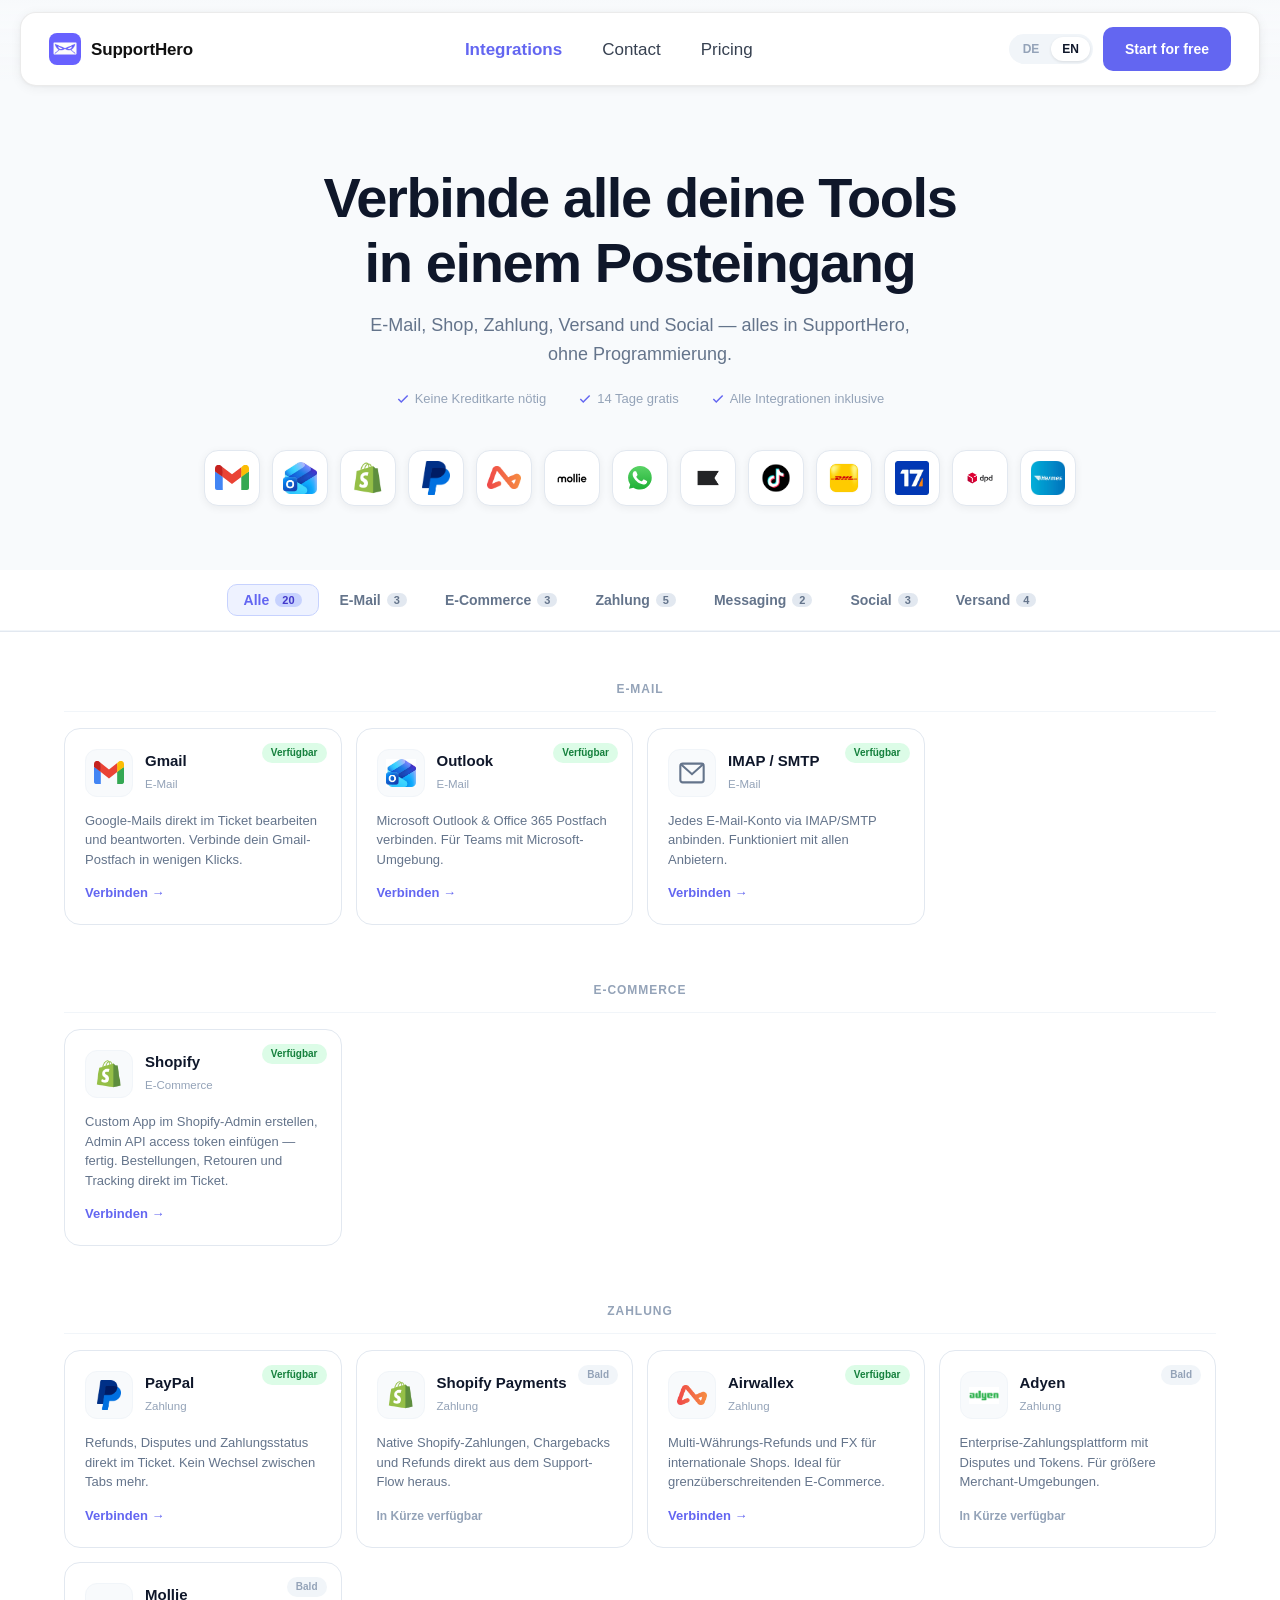
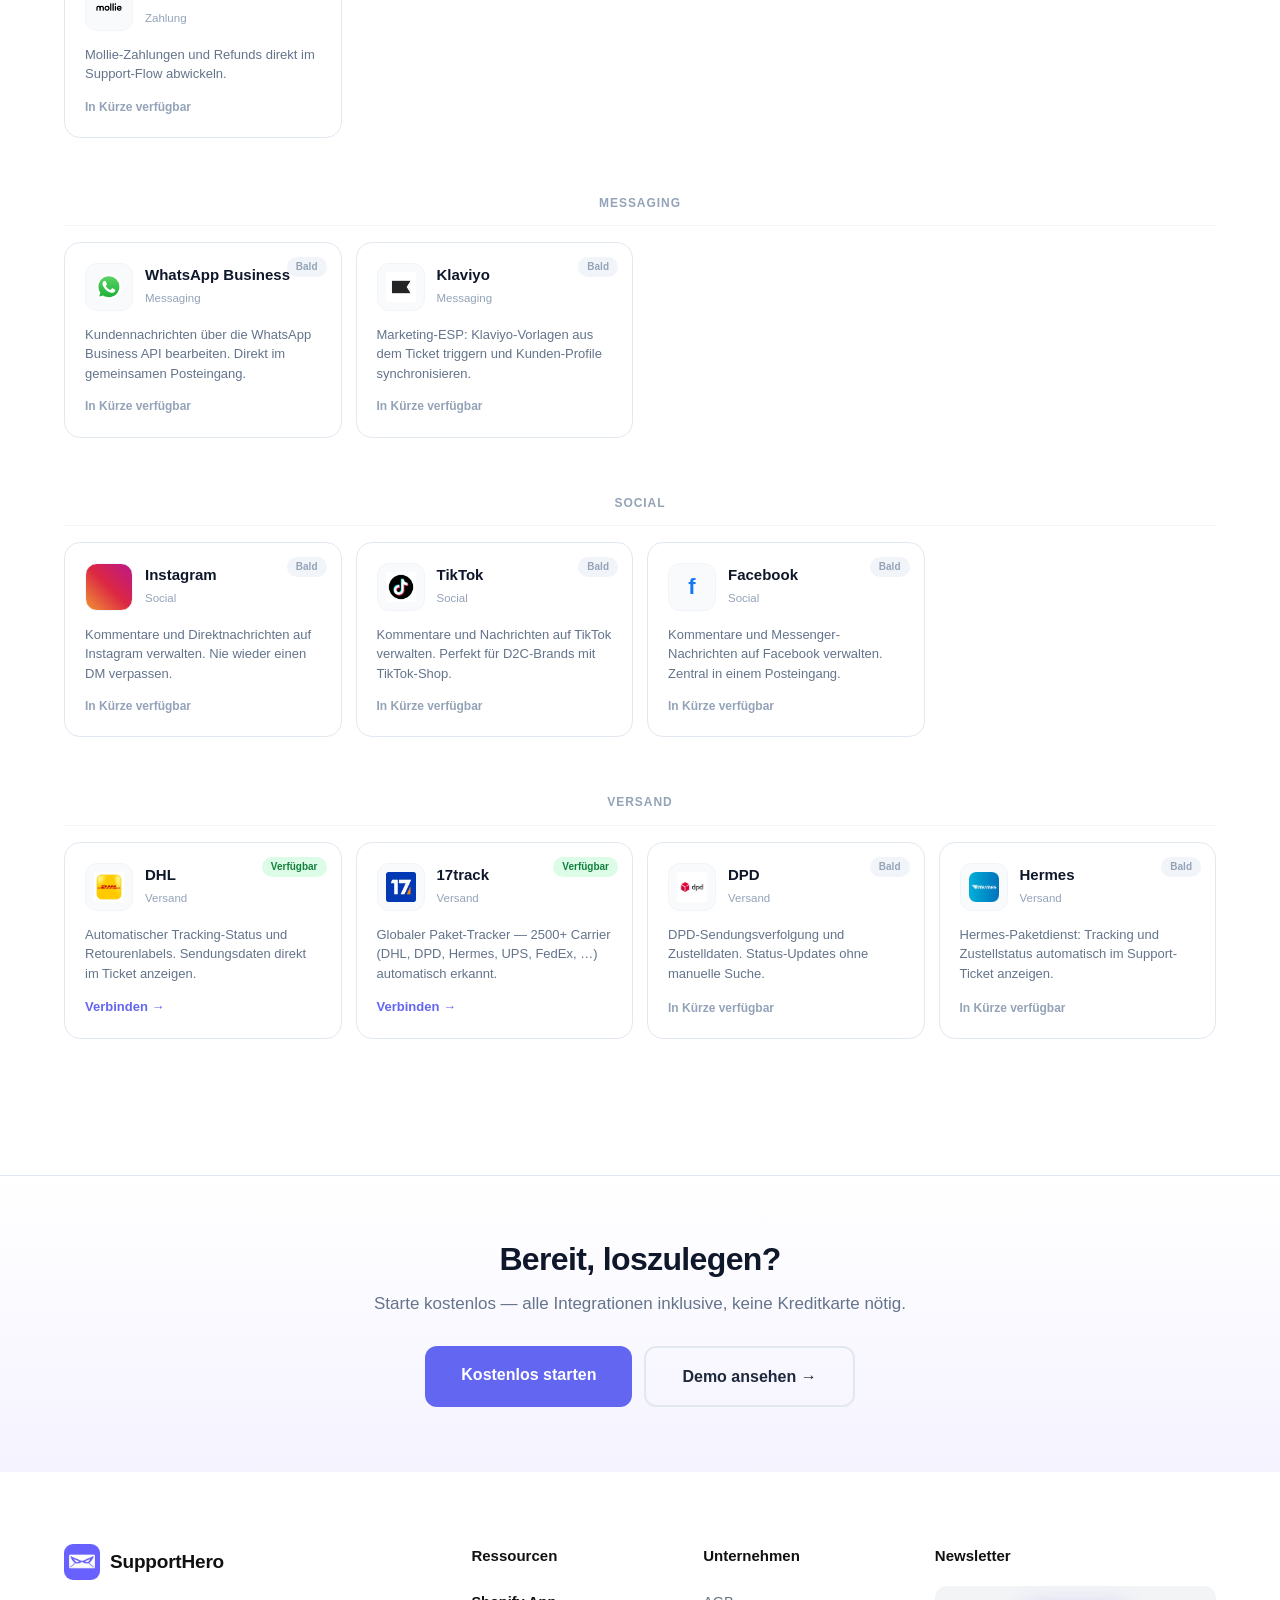
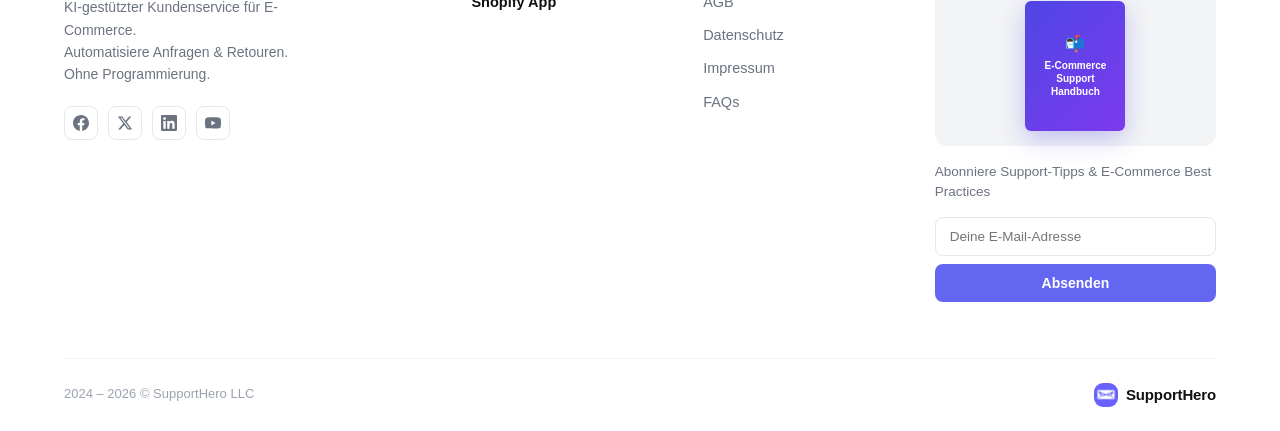
==== commit 8d53e06b: "Add auto language detection + DE/EN toggle - lang.js: IP-based language detection (ipapi.co), DE/AT/" ====
--- a/integrations.html
+++ b/integrations.html
@@ -329,15 +329,19 @@
   <nav class="nav-pill">
     <a href="index.html" class="nav-logo">
       <img src="supporthero.jpeg" alt="SupportHero" class="nav-logo-img" />
-      <span class="nav-logo-text"><strong>Support</strong>Hero</span>
+      <span class="nav-logo-text"><strong>SupportHero</strong></span>
     </a>
     <ul class="nav-links">
-      <li><a href="integrations.html" style="color:#6366F1;font-weight:700">Integrationen</a></li>
-      <li><a href="kontakt.html">Kontakt</a></li>
-      <li><a href="#">Preise</a></li>
+      <li><a href="integrations.html" style="color:#6366F1;font-weight:700" data-i18n="nav.integrations">Integrationen</a></li>
+      <li><a href="kontakt.html" data-i18n="nav.contact">Kontakt</a></li>
+      <li><a href="preise.html" data-i18n="nav.pricing">Preise</a></li>
     </ul>
     <div class="nav-cta">
-      <a href="#" class="btn-primary nav-btn">Kostenlos starten</a>
+      <div class="lang-toggle">
+        <button class="lang-toggle-btn active" data-lang="de" onclick="setLang('de')">DE</button>
+        <button class="lang-toggle-btn" data-lang="en" onclick="setLang('en')">EN</button>
+      </div>
+      <a href="#" class="btn-primary nav-btn" data-i18n="nav.cta">Kostenlos starten</a>
     </div>
   </nav>
 </header>
@@ -365,7 +369,6 @@
     <div class="int-logo-strip-item"><img src="logos/channels/gmail.svg" alt="Gmail" /></div>
     <div class="int-logo-strip-item"><img src="logos/outlook.jpeg" alt="Outlook" /></div>
     <div class="int-logo-strip-item"><img src="logos/shopify.png" alt="Shopify" /></div>
-    <div class="int-logo-strip-item"><img src="logos/woocommerce.png" alt="WooCommerce" /></div>
     <div class="int-logo-strip-item"><img src="logos/paypal.png" alt="PayPal" /></div>
     <div class="int-logo-strip-item"><img src="logos/airwallex.png" alt="Airwallex" /></div>
     <div class="int-logo-strip-item"><img src="logos/mollie.png" alt="Mollie" /></div>
@@ -463,31 +466,6 @@
           <div class="icard-action"><a href="#" class="icard-btn">Verbinden →</a></div>
         </div>
 
-        <div class="icard" data-cat="E-Commerce">
-          <div class="icard-top">
-            <div class="icard-logo"><img src="logos/woocommerce.png" alt="WooCommerce" /></div>
-            <div class="icard-meta">
-              <div class="icard-name">WooCommerce</div>
-              <div class="icard-cat">E-Commerce</div>
-            </div>
-          </div>
-          <span class="icard-badge">Bald</span>
-          <div class="icard-desc">WordPress-basierter Shop anbinden. Bestelldaten und Kundenverlauf im Support-Kontext.</div>
-          <div class="icard-action"><span class="icard-btn-soon">In Kürze verfügbar</span></div>
-        </div>
-
-        <div class="icard" data-cat="E-Commerce">
-          <div class="icard-top">
-            <div class="icard-logo"><img src="https://cdn.worldvectorlogo.com/logos/shopware-2.svg" alt="Shopware" onerror="this.style.display='none';this.parentNode.innerHTML='<span style=font-size:22px;font-weight:800;color:#189EFF>SW</span>'" /></div>
-            <div class="icard-meta">
-              <div class="icard-name">Shopware</div>
-              <div class="icard-cat">E-Commerce</div>
-            </div>
-          </div>
-          <span class="icard-badge">Bald</span>
-          <div class="icard-desc">Shopware 6 Storefront anbinden. Vollständige Bestellübersicht im Support-Posteingang.</div>
-          <div class="icard-action"><span class="icard-btn-soon">In Kürze verfügbar</span></div>
-        </div>
 
       </div>
     </div>
@@ -726,7 +704,7 @@
       <div class="footer-brand">
         <a href="index.html" class="footer-logo">
           <img src="supporthero.jpeg" alt="SupportHero" class="footer-logo-img" />
-          <span class="footer-logo-text"><strong>Support</strong>Hero</span>
+          <span class="footer-logo-text"><strong>SupportHero</strong></span>
         </a>
         <p class="footer-tagline">KI-gestützter Kundenservice für E-Commerce.<br>Automatisiere Anfragen &amp; Retouren.<br>Ohne Programmierung.</p>
         <div class="footer-social">
@@ -746,9 +724,6 @@
       </div>
       <div class="footer-col">
         <div class="footer-col-title">Ressourcen</div>
-        <a href="#">Dokumentation</a>
-        <a href="#">Video-Tutorials</a>
-        <a href="#">Community</a>
         <a href="#" class="footer-link-bold">Shopify App</a>
       </div>
       <div class="footer-col">
@@ -780,10 +755,10 @@
       </div>
     </div>
     <div class="footer-bottom">
-      <span class="footer-copy">2024 – 2026 © SupportHero GmbH</span>
+      <span class="footer-copy">2024 – 2026 © SupportHero LLC</span>
       <a href="index.html" class="footer-bottom-logo">
         <img src="supporthero.jpeg" alt="SupportHero" class="footer-logo-img" style="width:24px;height:24px" />
-        <span class="footer-logo-text" style="font-size:15px"><strong>Support</strong>Hero</span>
+        <span class="footer-logo-text" style="font-size:15px"><strong>SupportHero</strong></span>
       </a>
     </div>
   </div>
@@ -813,6 +788,6 @@
     });
   });
 </script>
-
+<script src="lang.js"></script>
 </body>
 </html>
--- a/styles.css
+++ b/styles.css
@@ -187,7 +187,35 @@
   display: flex;
   align-items: center;
   flex-shrink: 0;
+  gap: 10px;
   margin-left: 24px;
+}
+
+/* Language toggle */
+.lang-toggle {
+  display: flex;
+  align-items: center;
+  background: #F1F5F9;
+  border-radius: 100px;
+  padding: 3px;
+  gap: 1px;
+}
+.lang-toggle-btn {
+  padding: 5px 11px;
+  border-radius: 100px;
+  border: none;
+  font-size: 12px;
+  font-weight: 700;
+  cursor: pointer;
+  background: transparent;
+  color: #94A3B8;
+  font-family: inherit;
+  transition: all 0.15s;
+}
+.lang-toggle-btn.active {
+  background: #fff;
+  color: #0F172A;
+  box-shadow: 0 1px 3px rgba(0,0,0,0.1);
 }
 
 .nav-btn {
